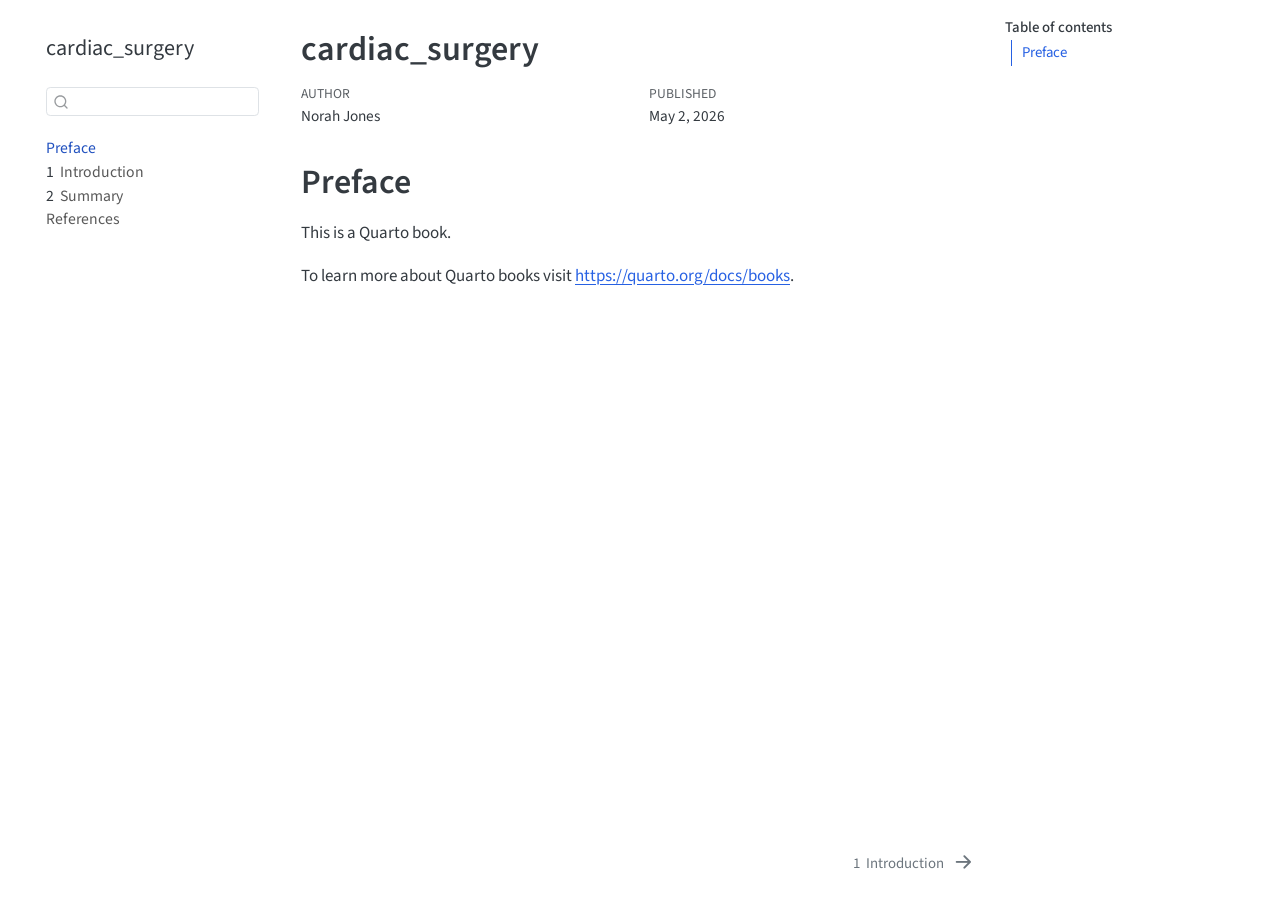
==== index.html @ d1af0df1 "Built site for gh-pages" ====
<!DOCTYPE html>
<html xmlns="http://www.w3.org/1999/xhtml" lang="en" xml:lang="en"><head>

<meta charset="utf-8">
<meta name="generator" content="quarto-1.9.31">

<meta name="viewport" content="width=device-width, initial-scale=1.0, user-scalable=yes">

<meta name="author" content="Norah Jones">
<meta name="dcterms.date" content="2026-05-02">

<title>cardiac_surgery</title>
<style>
/* Default styles provided by pandoc.
** See https://pandoc.org/MANUAL.html#variables-for-html for config info.
*/
code{white-space: pre-wrap;}
span.smallcaps{font-variant: small-caps;}
div.columns{display: flex; gap: min(4vw, 1.5em);}
div.column{flex: auto; overflow-x: auto;}
div.hanging-indent{margin-left: 1.5em; text-indent: -1.5em;}
ul.task-list{list-style: none;}
ul.task-list li input[type="checkbox"] {
  width: 0.8em;
  margin: 0 0.8em 0.2em -1em; /* quarto-specific, see https://github.com/quarto-dev/quarto-cli/issues/4556 */ 
  vertical-align: middle;
}
</style>


<script src="site_libs/quarto-nav/quarto-nav.js"></script>
<script src="site_libs/quarto-nav/headroom.min.js"></script>
<script src="site_libs/clipboard/clipboard.min.js"></script>
<script src="site_libs/quarto-search/autocomplete.umd.js"></script>
<script src="site_libs/quarto-search/fuse.min.js"></script>
<script src="site_libs/quarto-search/quarto-search.js"></script>
<meta name="quarto:offset" content="./">
<link href="./intro.html" rel="next">
<script src="site_libs/quarto-html/quarto.js" type="module"></script>
<script src="site_libs/quarto-html/tabsets/tabsets.js" type="module"></script>
<script src="site_libs/quarto-html/popper.min.js"></script>
<script src="site_libs/quarto-html/tippy.umd.min.js"></script>
<script src="site_libs/quarto-html/anchor.min.js"></script>
<link href="site_libs/quarto-html/tippy.css" rel="stylesheet">
<link href="site_libs/quarto-html/quarto-syntax-highlighting-7c69b197886ae2a34062761d21e44731.css" rel="stylesheet" id="quarto-text-highlighting-styles">
<script src="site_libs/bootstrap/bootstrap.min.js"></script>
<link href="site_libs/bootstrap/bootstrap-icons.css" rel="stylesheet">
<link href="site_libs/bootstrap/bootstrap-d4045b4b44353af52047be16ea78c96f.min.css" rel="stylesheet" append-hash="true" id="quarto-bootstrap" data-mode="light">
<script id="quarto-search-options" type="application/json">{
  "location": "sidebar",
  "copy-button": false,
  "collapse-after": 3,
  "panel-placement": "start",
  "type": "textbox",
  "limit": 50,
  "keyboard-shortcut": [
    "f",
    "/",
    "s"
  ],
  "show-item-context": false,
  "language": {
    "search-no-results-text": "No results",
    "search-matching-documents-text": "matching documents",
    "search-copy-link-title": "Copy link to search",
    "search-hide-matches-text": "Hide additional matches",
    "search-more-match-text": "more match in this document",
    "search-more-matches-text": "more matches in this document",
    "search-clear-button-title": "Clear",
    "search-text-placeholder": "",
    "search-detached-cancel-button-title": "Cancel",
    "search-submit-button-title": "Submit",
    "search-label": "Search"
  }
}</script>


</head>

<body class="nav-sidebar floating quarto-light">

<div id="quarto-search-results"></div>
  <header id="quarto-header" class="headroom fixed-top">
  <nav class="quarto-secondary-nav">
    <div class="container-fluid d-flex">
      <button type="button" class="quarto-btn-toggle btn" data-bs-toggle="collapse" role="button" data-bs-target=".quarto-sidebar-collapse-item" aria-controls="quarto-sidebar" aria-expanded="false" aria-label="Toggle sidebar navigation" onclick="if (window.quartoToggleHeadroom) { window.quartoToggleHeadroom(); }">
        <i class="bi bi-layout-text-sidebar-reverse"></i>
      </button>
        <nav class="quarto-page-breadcrumbs" aria-label="breadcrumb"><ol class="breadcrumb"><li class="breadcrumb-item"><a href="./index.html">Preface</a></li></ol></nav>
        <a class="flex-grow-1" role="navigation" data-bs-toggle="collapse" data-bs-target=".quarto-sidebar-collapse-item" aria-controls="quarto-sidebar" aria-expanded="false" aria-label="Toggle sidebar navigation" onclick="if (window.quartoToggleHeadroom) { window.quartoToggleHeadroom(); }">      
        </a>
      <button type="button" class="btn quarto-search-button" aria-label="Search" onclick="window.quartoOpenSearch();">
        <i class="bi bi-search"></i>
      </button>
    </div>
  </nav>
</header>
<!-- content -->
<div id="quarto-content" class="quarto-container page-columns page-rows-contents page-layout-article">
<!-- sidebar -->
  <nav id="quarto-sidebar" class="sidebar collapse collapse-horizontal quarto-sidebar-collapse-item sidebar-navigation floating overflow-auto">
    <div class="pt-lg-2 mt-2 text-left sidebar-header">
    <div class="sidebar-title mb-0 py-0">
      <a href="./">cardiac_surgery</a> 
    </div>
      </div>
        <div class="mt-2 flex-shrink-0 align-items-center">
        <div class="sidebar-search">
        <div id="quarto-search" class="" title="Search"></div>
        </div>
        </div>
    <div class="sidebar-menu-container"> 
    <ul class="list-unstyled mt-1">
        <li class="sidebar-item">
  <div class="sidebar-item-container"> 
  <a href="./index.html" class="sidebar-item-text sidebar-link active">
 <span class="menu-text">Preface</span></a>
  </div>
</li>
        <li class="sidebar-item">
  <div class="sidebar-item-container"> 
  <a href="./intro.html" class="sidebar-item-text sidebar-link">
 <span class="menu-text"><span class="chapter-number">1</span>&nbsp; <span class="chapter-title">Introduction</span></span></a>
  </div>
</li>
        <li class="sidebar-item">
  <div class="sidebar-item-container"> 
  <a href="./summary.html" class="sidebar-item-text sidebar-link">
 <span class="menu-text"><span class="chapter-number">2</span>&nbsp; <span class="chapter-title">Summary</span></span></a>
  </div>
</li>
        <li class="sidebar-item">
  <div class="sidebar-item-container"> 
  <a href="./references.html" class="sidebar-item-text sidebar-link">
 <span class="menu-text">References</span></a>
  </div>
</li>
    </ul>
    </div>
</nav>
<div id="quarto-sidebar-glass" class="quarto-sidebar-collapse-item" data-bs-toggle="collapse" data-bs-target=".quarto-sidebar-collapse-item"></div>
<!-- margin-sidebar -->
    <div id="quarto-margin-sidebar" class="sidebar margin-sidebar">
        <nav id="TOC" role="doc-toc" class="toc-active">
    <h2 id="toc-title">Table of contents</h2>
   
  <ul>
  <li><a href="#preface" id="toc-preface" class="nav-link active" data-scroll-target="#preface">Preface</a></li>
  </ul>
</nav>
    </div>
<!-- main -->
<main class="content" id="quarto-document-content">

<header id="title-block-header" class="quarto-title-block default">
<div class="quarto-title">
<h1 class="title">cardiac_surgery</h1>
</div>



<div class="quarto-title-meta">

    <div>
    <div class="quarto-title-meta-heading">Author</div>
    <div class="quarto-title-meta-contents">
             <p>Norah Jones </p>
          </div>
  </div>
    
    <div>
    <div class="quarto-title-meta-heading">Published</div>
    <div class="quarto-title-meta-contents">
      <p class="date">May 2, 2026</p>
    </div>
  </div>
  
    
  </div>
  


</header>


<section id="preface" class="level1 unnumbered">
<h1 class="unnumbered">Preface</h1>
<p>This is a Quarto book.</p>
<p>To learn more about Quarto books visit <a href="https://quarto.org/docs/books" class="uri">https://quarto.org/docs/books</a>.</p>


</section>

</main> <!-- /main -->
<script id="quarto-html-after-body" type="application/javascript">
  window.document.addEventListener("DOMContentLoaded", function (event) {
    const icon = "";
    const anchorJS = new window.AnchorJS();
    anchorJS.options = {
      placement: 'right',
      icon: icon
    };
    anchorJS.add('.anchored');
    const isCodeAnnotation = (el) => {
      for (const clz of el.classList) {
        if (clz.startsWith('code-annotation-')) {                     
          return true;
        }
      }
      return false;
    }
    const onCopySuccess = function(e) {
      // button target
      const button = e.trigger;
      // don't keep focus
      button.blur();
      // flash "checked"
      button.classList.add('code-copy-button-checked');
      var currentTitle = button.getAttribute("title");
      button.setAttribute("title", "Copied!");
      let tooltip;
      if (window.bootstrap) {
        button.setAttribute("data-bs-toggle", "tooltip");
        button.setAttribute("data-bs-placement", "left");
        button.setAttribute("data-bs-title", "Copied!");
        tooltip = new bootstrap.Tooltip(button, 
          { trigger: "manual", 
            customClass: "code-copy-button-tooltip",
            offset: [0, -8]});
        tooltip.show();    
      }
      setTimeout(function() {
        if (tooltip) {
          tooltip.hide();
          button.removeAttribute("data-bs-title");
          button.removeAttribute("data-bs-toggle");
          button.removeAttribute("data-bs-placement");
        }
        button.setAttribute("title", currentTitle);
        button.classList.remove('code-copy-button-checked');
      }, 1000);
      // clear code selection
      e.clearSelection();
    }
    const getTextToCopy = function(trigger) {
      const outerScaffold = trigger.parentElement.cloneNode(true);
      const codeEl = outerScaffold.querySelector('code');
      for (const childEl of codeEl.children) {
        if (isCodeAnnotation(childEl)) {
          childEl.remove();
        }
      }
      return codeEl.innerText;
    }
    const clipboard = new window.ClipboardJS('.code-copy-button:not([data-in-quarto-modal])', {
      text: getTextToCopy
    });
    clipboard.on('success', onCopySuccess);
    if (window.document.getElementById('quarto-embedded-source-code-modal')) {
      const clipboardModal = new window.ClipboardJS('.code-copy-button[data-in-quarto-modal]', {
        text: getTextToCopy,
        container: window.document.getElementById('quarto-embedded-source-code-modal')
      });
      clipboardModal.on('success', onCopySuccess);
    }
      var localhostRegex = new RegExp(/^(?:http|https):\/\/localhost\:?[0-9]*\//);
      var mailtoRegex = new RegExp(/^mailto:/);
        var filterRegex = new RegExp('/' + window.location.host + '/');
      var isInternal = (href) => {
          return filterRegex.test(href) || localhostRegex.test(href) || mailtoRegex.test(href);
      }
      // Inspect non-navigation links and adorn them if external
     var links = window.document.querySelectorAll('a[href]:not(.nav-link):not(.navbar-brand):not(.toc-action):not(.sidebar-link):not(.sidebar-item-toggle):not(.pagination-link):not(.no-external):not([aria-hidden]):not(.dropdown-item):not(.quarto-navigation-tool):not(.about-link)');
      for (var i=0; i<links.length; i++) {
        const link = links[i];
        if (!isInternal(link.href)) {
          // undo the damage that might have been done by quarto-nav.js in the case of
          // links that we want to consider external
          if (link.dataset.originalHref !== undefined) {
            link.href = link.dataset.originalHref;
          }
        }
      }
    function tippyHover(el, contentFn, onTriggerFn, onUntriggerFn) {
      const config = {
        allowHTML: true,
        maxWidth: 500,
        delay: 100,
        arrow: false,
        appendTo: function(el) {
            return el.parentElement;
        },
        interactive: true,
        interactiveBorder: 10,
        theme: 'quarto',
        placement: 'bottom-start',
      };
      if (contentFn) {
        config.content = contentFn;
      }
      if (onTriggerFn) {
        config.onTrigger = onTriggerFn;
      }
      if (onUntriggerFn) {
        config.onUntrigger = onUntriggerFn;
      }
      window.tippy(el, config); 
    }
    const noterefs = window.document.querySelectorAll('a[role="doc-noteref"]');
    for (var i=0; i<noterefs.length; i++) {
      const ref = noterefs[i];
      tippyHover(ref, function() {
        // use id or data attribute instead here
        let href = ref.getAttribute('data-footnote-href') || ref.getAttribute('href');
        try { href = new URL(href).hash; } catch {}
        const id = href.replace(/^#\/?/, "");
        const note = window.document.getElementById(id);
        if (note) {
          return note.innerHTML;
        } else {
          return "";
        }
      });
    }
    const xrefs = window.document.querySelectorAll('a.quarto-xref');
    const processXRef = (id, note) => {
      // Strip column container classes
      const stripColumnClz = (el) => {
        el.classList.remove("page-full", "page-columns");
        if (el.children) {
          for (const child of el.children) {
            stripColumnClz(child);
          }
        }
      }
      stripColumnClz(note)
      if (id === null || id.startsWith('sec-')) {
        // Special case sections, only their first couple elements
        const container = document.createElement("div");
        if (note.children && note.children.length > 2) {
          container.appendChild(note.children[0].cloneNode(true));
          for (let i = 1; i < note.children.length; i++) {
            const child = note.children[i];
            if (child.tagName === "P" && child.innerText === "") {
              continue;
            } else {
              container.appendChild(child.cloneNode(true));
              break;
            }
          }
          if (window.Quarto?.typesetMath) {
            window.Quarto.typesetMath(container);
          }
          return container.innerHTML
        } else {
          if (window.Quarto?.typesetMath) {
            window.Quarto.typesetMath(note);
          }
          return note.innerHTML;
        }
      } else {
        // Remove any anchor links if they are present
        const anchorLink = note.querySelector('a.anchorjs-link');
        if (anchorLink) {
          anchorLink.remove();
        }
        if (window.Quarto?.typesetMath) {
          window.Quarto.typesetMath(note);
        }
        if (note.classList.contains("callout")) {
          return note.outerHTML;
        } else {
          return note.innerHTML;
        }
      }
    }
    for (var i=0; i<xrefs.length; i++) {
      const xref = xrefs[i];
      tippyHover(xref, undefined, function(instance) {
        instance.disable();
        let url = xref.getAttribute('href');
        let hash = undefined; 
        if (url.startsWith('#')) {
          hash = url;
        } else {
          try { hash = new URL(url).hash; } catch {}
        }
        if (hash) {
          const id = hash.replace(/^#\/?/, "");
          const note = window.document.getElementById(id);
          if (note !== null) {
            try {
              const html = processXRef(id, note.cloneNode(true));
              instance.setContent(html);
            } finally {
              instance.enable();
              instance.show();
            }
          } else {
            // See if we can fetch this
            fetch(url.split('#')[0])
            .then(res => res.text())
            .then(html => {
              const parser = new DOMParser();
              const htmlDoc = parser.parseFromString(html, "text/html");
              const note = htmlDoc.getElementById(id);
              if (note !== null) {
                const html = processXRef(id, note);
                instance.setContent(html);
              } 
            }).finally(() => {
              instance.enable();
              instance.show();
            });
          }
        } else {
          // See if we can fetch a full url (with no hash to target)
          // This is a special case and we should probably do some content thinning / targeting
          fetch(url)
          .then(res => res.text())
          .then(html => {
            const parser = new DOMParser();
            const htmlDoc = parser.parseFromString(html, "text/html");
            const note = htmlDoc.querySelector('main.content');
            if (note !== null) {
              // This should only happen for chapter cross references
              // (since there is no id in the URL)
              // remove the first header
              if (note.children.length > 0 && note.children[0].tagName === "HEADER") {
                note.children[0].remove();
              }
              const html = processXRef(null, note);
              instance.setContent(html);
            } 
          }).finally(() => {
            instance.enable();
            instance.show();
          });
        }
      }, function(instance) {
      });
    }
        let selectedAnnoteEl;
        const selectorForAnnotation = ( cell, annotation) => {
          let cellAttr = 'data-code-cell="' + cell + '"';
          let lineAttr = 'data-code-annotation="' +  annotation + '"';
          const selector = 'span[' + cellAttr + '][' + lineAttr + ']';
          return selector;
        }
        const selectCodeLines = (annoteEl) => {
          const doc = window.document;
          const targetCell = annoteEl.getAttribute("data-target-cell");
          const targetAnnotation = annoteEl.getAttribute("data-target-annotation");
          const annoteSpan = window.document.querySelector(selectorForAnnotation(targetCell, targetAnnotation));
          const lines = annoteSpan.getAttribute("data-code-lines").split(",");
          const lineIds = lines.map((line) => {
            return targetCell + "-" + line;
          })
          let top = null;
          let height = null;
          let parent = null;
          if (lineIds.length > 0) {
              //compute the position of the single el (top and bottom and make a div)
              const el = window.document.getElementById(lineIds[0]);
              top = el.offsetTop;
              height = el.offsetHeight;
              parent = el.parentElement.parentElement;
            if (lineIds.length > 1) {
              const lastEl = window.document.getElementById(lineIds[lineIds.length - 1]);
              const bottom = lastEl.offsetTop + lastEl.offsetHeight;
              height = bottom - top;
            }
            if (top !== null && height !== null && parent !== null) {
              // cook up a div (if necessary) and position it 
              let div = window.document.getElementById("code-annotation-line-highlight");
              if (div === null) {
                div = window.document.createElement("div");
                div.setAttribute("id", "code-annotation-line-highlight");
                div.style.position = 'absolute';
                parent.appendChild(div);
              }
              div.style.top = top - 2 + "px";
              div.style.height = height + 4 + "px";
              div.style.left = 0;
              let gutterDiv = window.document.getElementById("code-annotation-line-highlight-gutter");
              if (gutterDiv === null) {
                gutterDiv = window.document.createElement("div");
                gutterDiv.setAttribute("id", "code-annotation-line-highlight-gutter");
                gutterDiv.style.position = 'absolute';
                const codeCell = window.document.getElementById(targetCell);
                const gutter = codeCell.querySelector('.code-annotation-gutter');
                gutter.appendChild(gutterDiv);
              }
              gutterDiv.style.top = top - 2 + "px";
              gutterDiv.style.height = height + 4 + "px";
            }
            selectedAnnoteEl = annoteEl;
          }
        };
        const unselectCodeLines = () => {
          const elementsIds = ["code-annotation-line-highlight", "code-annotation-line-highlight-gutter"];
          elementsIds.forEach((elId) => {
            const div = window.document.getElementById(elId);
            if (div) {
              div.remove();
            }
          });
          selectedAnnoteEl = undefined;
        };
          // Handle positioning of the toggle
      window.addEventListener(
        "resize",
        throttle(() => {
          elRect = undefined;
          if (selectedAnnoteEl) {
            selectCodeLines(selectedAnnoteEl);
          }
        }, 10)
      );
      function throttle(fn, ms) {
      let throttle = false;
      let timer;
        return (...args) => {
          if(!throttle) { // first call gets through
              fn.apply(this, args);
              throttle = true;
          } else { // all the others get throttled
              if(timer) clearTimeout(timer); // cancel #2
              timer = setTimeout(() => {
                fn.apply(this, args);
                timer = throttle = false;
              }, ms);
          }
        };
      }
        // Attach click handler to the DT
        const annoteDls = window.document.querySelectorAll('dt[data-target-cell]');
        for (const annoteDlNode of annoteDls) {
          annoteDlNode.addEventListener('click', (event) => {
            const clickedEl = event.target;
            if (clickedEl !== selectedAnnoteEl) {
              unselectCodeLines();
              const activeEl = window.document.querySelector('dt[data-target-cell].code-annotation-active');
              if (activeEl) {
                activeEl.classList.remove('code-annotation-active');
              }
              selectCodeLines(clickedEl);
              clickedEl.classList.add('code-annotation-active');
            } else {
              // Unselect the line
              unselectCodeLines();
              clickedEl.classList.remove('code-annotation-active');
            }
          });
        }
    const findCites = (el) => {
      const parentEl = el.parentElement;
      if (parentEl) {
        const cites = parentEl.dataset.cites;
        if (cites) {
          return {
            el,
            cites: cites.split(' ')
          };
        } else {
          return findCites(el.parentElement)
        }
      } else {
        return undefined;
      }
    };
    var bibliorefs = window.document.querySelectorAll('a[role="doc-biblioref"]');
    for (var i=0; i<bibliorefs.length; i++) {
      const ref = bibliorefs[i];
      const citeInfo = findCites(ref);
      if (citeInfo) {
        tippyHover(citeInfo.el, function() {
          var popup = window.document.createElement('div');
          citeInfo.cites.forEach(function(cite) {
            var citeDiv = window.document.createElement('div');
            citeDiv.classList.add('hanging-indent');
            citeDiv.classList.add('csl-entry');
            var biblioDiv = window.document.getElementById('ref-' + cite);
            if (biblioDiv) {
              citeDiv.innerHTML = biblioDiv.innerHTML;
            }
            popup.appendChild(citeDiv);
          });
          return popup.innerHTML;
        });
      }
    }
  });
  </script>
<nav class="page-navigation">
  <div class="nav-page nav-page-previous">
  </div>
  <div class="nav-page nav-page-next">
      <a href="./intro.html" class="pagination-link" aria-label="Introduction">
        <span class="nav-page-text"><span class="chapter-number">1</span>&nbsp; <span class="chapter-title">Introduction</span></span> <i class="bi bi-arrow-right-short"></i>
      </a>
  </div>
</nav>
</div> <!-- /content -->




</body></html>
---- site_libs/quarto-html/tippy.css ----
.tippy-box[data-animation=fade][data-state=hidden]{opacity:0}[data-tippy-root]{max-width:calc(100vw - 10px)}.tippy-box{position:relative;background-color:#333;color:#fff;border-radius:4px;font-size:14px;line-height:1.4;white-space:normal;outline:0;transition-property:transform,visibility,opacity}.tippy-box[data-placement^=top]>.tippy-arrow{bottom:0}.tippy-box[data-placement^=top]>.tippy-arrow:before{bottom:-7px;left:0;border-width:8px 8px 0;border-top-color:initial;transform-origin:center top}.tippy-box[data-placement^=bottom]>.tippy-arrow{top:0}.tippy-box[data-placement^=bottom]>.tippy-arrow:before{top:-7px;left:0;border-width:0 8px 8px;border-bottom-color:initial;transform-origin:center bottom}.tippy-box[data-placement^=left]>.tippy-arrow{right:0}.tippy-box[data-placement^=left]>.tippy-arrow:before{border-width:8px 0 8px 8px;border-left-color:initial;right:-7px;transform-origin:center left}.tippy-box[data-placement^=right]>.tippy-arrow{left:0}.tippy-box[data-placement^=right]>.tippy-arrow:before{left:-7px;border-width:8px 8px 8px 0;border-right-color:initial;transform-origin:center right}.tippy-box[data-inertia][data-state=visible]{transition-timing-function:cubic-bezier(.54,1.5,.38,1.11)}.tippy-arrow{width:16px;height:16px;color:#333}.tippy-arrow:before{content:"";position:absolute;border-color:transparent;border-style:solid}.tippy-content{position:relative;padding:5px 9px;z-index:1}
---- site_libs/quarto-html/quarto-syntax-highlighting-7c69b197886ae2a34062761d21e44731.css ----
/* quarto syntax highlight colors */
:root {
  --quarto-hl-ot-color: #003B4F;
  --quarto-hl-at-color: #657422;
  --quarto-hl-ss-color: #20794D;
  --quarto-hl-an-color: #5E5E5E;
  --quarto-hl-fu-color: #4758AB;
  --quarto-hl-st-color: #20794D;
  --quarto-hl-cf-color: #003B4F;
  --quarto-hl-op-color: #5E5E5E;
  --quarto-hl-er-color: #AD0000;
  --quarto-hl-bn-color: #AD0000;
  --quarto-hl-al-color: #AD0000;
  --quarto-hl-va-color: #111111;
  --quarto-hl-bu-color: inherit;
  --quarto-hl-ex-color: inherit;
  --quarto-hl-pp-color: #AD0000;
  --quarto-hl-in-color: #5E5E5E;
  --quarto-hl-vs-color: #20794D;
  --quarto-hl-wa-color: #5E5E5E;
  --quarto-hl-do-color: #5E5E5E;
  --quarto-hl-im-color: #00769E;
  --quarto-hl-ch-color: #20794D;
  --quarto-hl-dt-color: #AD0000;
  --quarto-hl-fl-color: #AD0000;
  --quarto-hl-co-color: #5E5E5E;
  --quarto-hl-cv-color: #5E5E5E;
  --quarto-hl-cn-color: #8f5902;
  --quarto-hl-sc-color: #5E5E5E;
  --quarto-hl-dv-color: #AD0000;
  --quarto-hl-kw-color: #003B4F;
}

/* other quarto variables */
:root {
  --quarto-font-monospace: SFMono-Regular, Menlo, Monaco, Consolas, "Liberation Mono", "Courier New", monospace;
}

/* syntax highlight based on Pandoc's rules */
pre > code.sourceCode > span {
  color: #003B4F;
}

code.sourceCode > span {
  color: #003B4F;
}

div.sourceCode,
div.sourceCode pre.sourceCode {
  color: #003B4F;
}

/* Normal */
code span {
  color: #003B4F;
}

/* Alert */
code span.al {
  color: #AD0000;
  font-style: inherit;
}

/* Annotation */
code span.an {
  color: #5E5E5E;
  font-style: inherit;
}

/* Attribute */
code span.at {
  color: #657422;
  font-style: inherit;
}

/* BaseN */
code span.bn {
  color: #AD0000;
  font-style: inherit;
}

/* BuiltIn */
code span.bu {
  font-style: inherit;
}

/* ControlFlow */
code span.cf {
  color: #003B4F;
  font-weight: bold;
  font-style: inherit;
}

/* Char */
code span.ch {
  color: #20794D;
  font-style: inherit;
}

/* Constant */
code span.cn {
  color: #8f5902;
  font-style: inherit;
}

/* Comment */
code span.co {
  color: #5E5E5E;
  font-style: inherit;
}

/* CommentVar */
code span.cv {
  color: #5E5E5E;
  font-style: italic;
}

/* Documentation */
code span.do {
  color: #5E5E5E;
  font-style: italic;
}

/* DataType */
code span.dt {
  color: #AD0000;
  font-style: inherit;
}

/* DecVal */
code span.dv {
  color: #AD0000;
  font-style: inherit;
}

/* Error */
code span.er {
  color: #AD0000;
  font-style: inherit;
}

/* Extension */
code span.ex {
  font-style: inherit;
}

/* Float */
code span.fl {
  color: #AD0000;
  font-style: inherit;
}

/* Function */
code span.fu {
  color: #4758AB;
  font-style: inherit;
}

/* Import */
code span.im {
  color: #00769E;
  font-style: inherit;
}

/* Information */
code span.in {
  color: #5E5E5E;
  font-style: inherit;
}

/* Keyword */
code span.kw {
  color: #003B4F;
  font-weight: bold;
  font-style: inherit;
}

/* Operator */
code span.op {
  color: #5E5E5E;
  font-style: inherit;
}

/* Other */
code span.ot {
  color: #003B4F;
  font-style: inherit;
}

/* Preprocessor */
code span.pp {
  color: #AD0000;
  font-style: inherit;
}

/* SpecialChar */
code span.sc {
  color: #5E5E5E;
  font-style: inherit;
}

/* SpecialString */
code span.ss {
  color: #20794D;
  font-style: inherit;
}

/* String */
code span.st {
  color: #20794D;
  font-style: inherit;
}

/* Variable */
code span.va {
  color: #111111;
  font-style: inherit;
}

/* VerbatimString */
code span.vs {
  color: #20794D;
  font-style: inherit;
}

/* Warning */
code span.wa {
  color: #5E5E5E;
  font-style: italic;
}

.prevent-inlining {
  content: "</";
}

/*# sourceMappingURL=606289f1d48f6b05ba16068311e045b6.css.map */
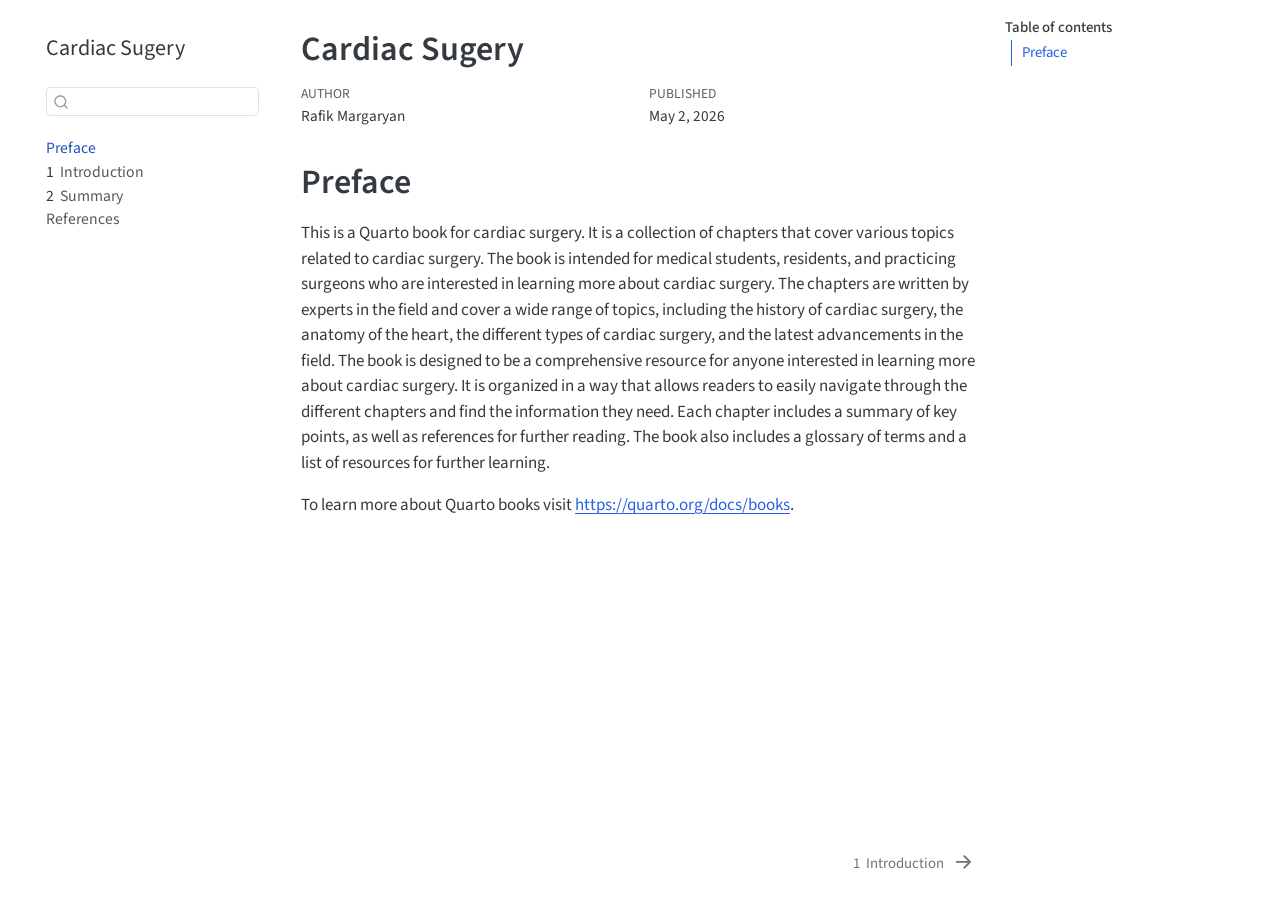
==== commit bd68d5d8: "Built site for gh-pages" ====
--- a/index.html
+++ b/index.html
@@ -6,10 +6,10 @@
 
 <meta name="viewport" content="width=device-width, initial-scale=1.0, user-scalable=yes">
 
-<meta name="author" content="Norah Jones">
+<meta name="author" content="Rafik Margaryan">
 <meta name="dcterms.date" content="2026-05-02">
 
-<title>cardiac_surgery</title>
+<title>Cardiac Sugery</title>
 <style>
 /* Default styles provided by pandoc.
 ** See https://pandoc.org/MANUAL.html#variables-for-html for config info.
@@ -101,7 +101,7 @@
   <nav id="quarto-sidebar" class="sidebar collapse collapse-horizontal quarto-sidebar-collapse-item sidebar-navigation floating overflow-auto">
     <div class="pt-lg-2 mt-2 text-left sidebar-header">
     <div class="sidebar-title mb-0 py-0">
-      <a href="./">cardiac_surgery</a> 
+      <a href="./">Cardiac Sugery</a> 
     </div>
       </div>
         <div class="mt-2 flex-shrink-0 align-items-center">
@@ -154,7 +154,7 @@
 
 <header id="title-block-header" class="quarto-title-block default">
 <div class="quarto-title">
-<h1 class="title">cardiac_surgery</h1>
+<h1 class="title">Cardiac Sugery</h1>
 </div>
 
 
@@ -164,7 +164,7 @@
     <div>
     <div class="quarto-title-meta-heading">Author</div>
     <div class="quarto-title-meta-contents">
-             <p>Norah Jones </p>
+             <p>Rafik Margaryan </p>
           </div>
   </div>
     
@@ -185,7 +185,7 @@
 
 <section id="preface" class="level1 unnumbered">
 <h1 class="unnumbered">Preface</h1>
-<p>This is a Quarto book.</p>
+<p>This is a Quarto book for cardiac surgery. It is a collection of chapters that cover various topics related to cardiac surgery. The book is intended for medical students, residents, and practicing surgeons who are interested in learning more about cardiac surgery. The chapters are written by experts in the field and cover a wide range of topics, including the history of cardiac surgery, the anatomy of the heart, the different types of cardiac surgery, and the latest advancements in the field. The book is designed to be a comprehensive resource for anyone interested in learning more about cardiac surgery. It is organized in a way that allows readers to easily navigate through the different chapters and find the information they need. Each chapter includes a summary of key points, as well as references for further reading. The book also includes a glossary of terms and a list of resources for further learning.</p>
 <p>To learn more about Quarto books visit <a href="https://quarto.org/docs/books" class="uri">https://quarto.org/docs/books</a>.</p>
 
 
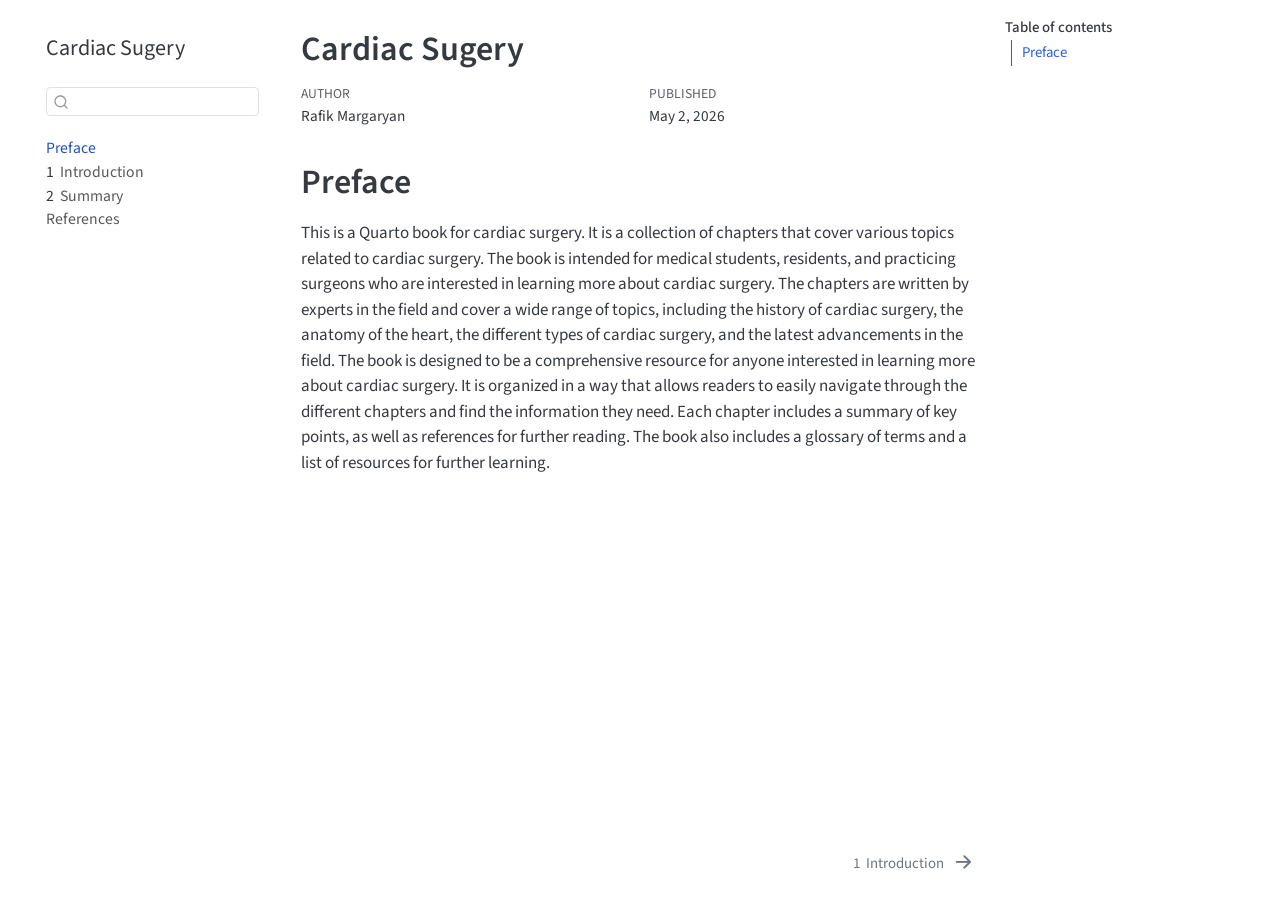
==== commit c270a724: "Built site for gh-pages" ====
--- a/index.html
+++ b/index.html
@@ -186,7 +186,6 @@
 <section id="preface" class="level1 unnumbered">
 <h1 class="unnumbered">Preface</h1>
 <p>This is a Quarto book for cardiac surgery. It is a collection of chapters that cover various topics related to cardiac surgery. The book is intended for medical students, residents, and practicing surgeons who are interested in learning more about cardiac surgery. The chapters are written by experts in the field and cover a wide range of topics, including the history of cardiac surgery, the anatomy of the heart, the different types of cardiac surgery, and the latest advancements in the field. The book is designed to be a comprehensive resource for anyone interested in learning more about cardiac surgery. It is organized in a way that allows readers to easily navigate through the different chapters and find the information they need. Each chapter includes a summary of key points, as well as references for further reading. The book also includes a glossary of terms and a list of resources for further learning.</p>
-<p>To learn more about Quarto books visit <a href="https://quarto.org/docs/books" class="uri">https://quarto.org/docs/books</a>.</p>
 
 
 </section>
